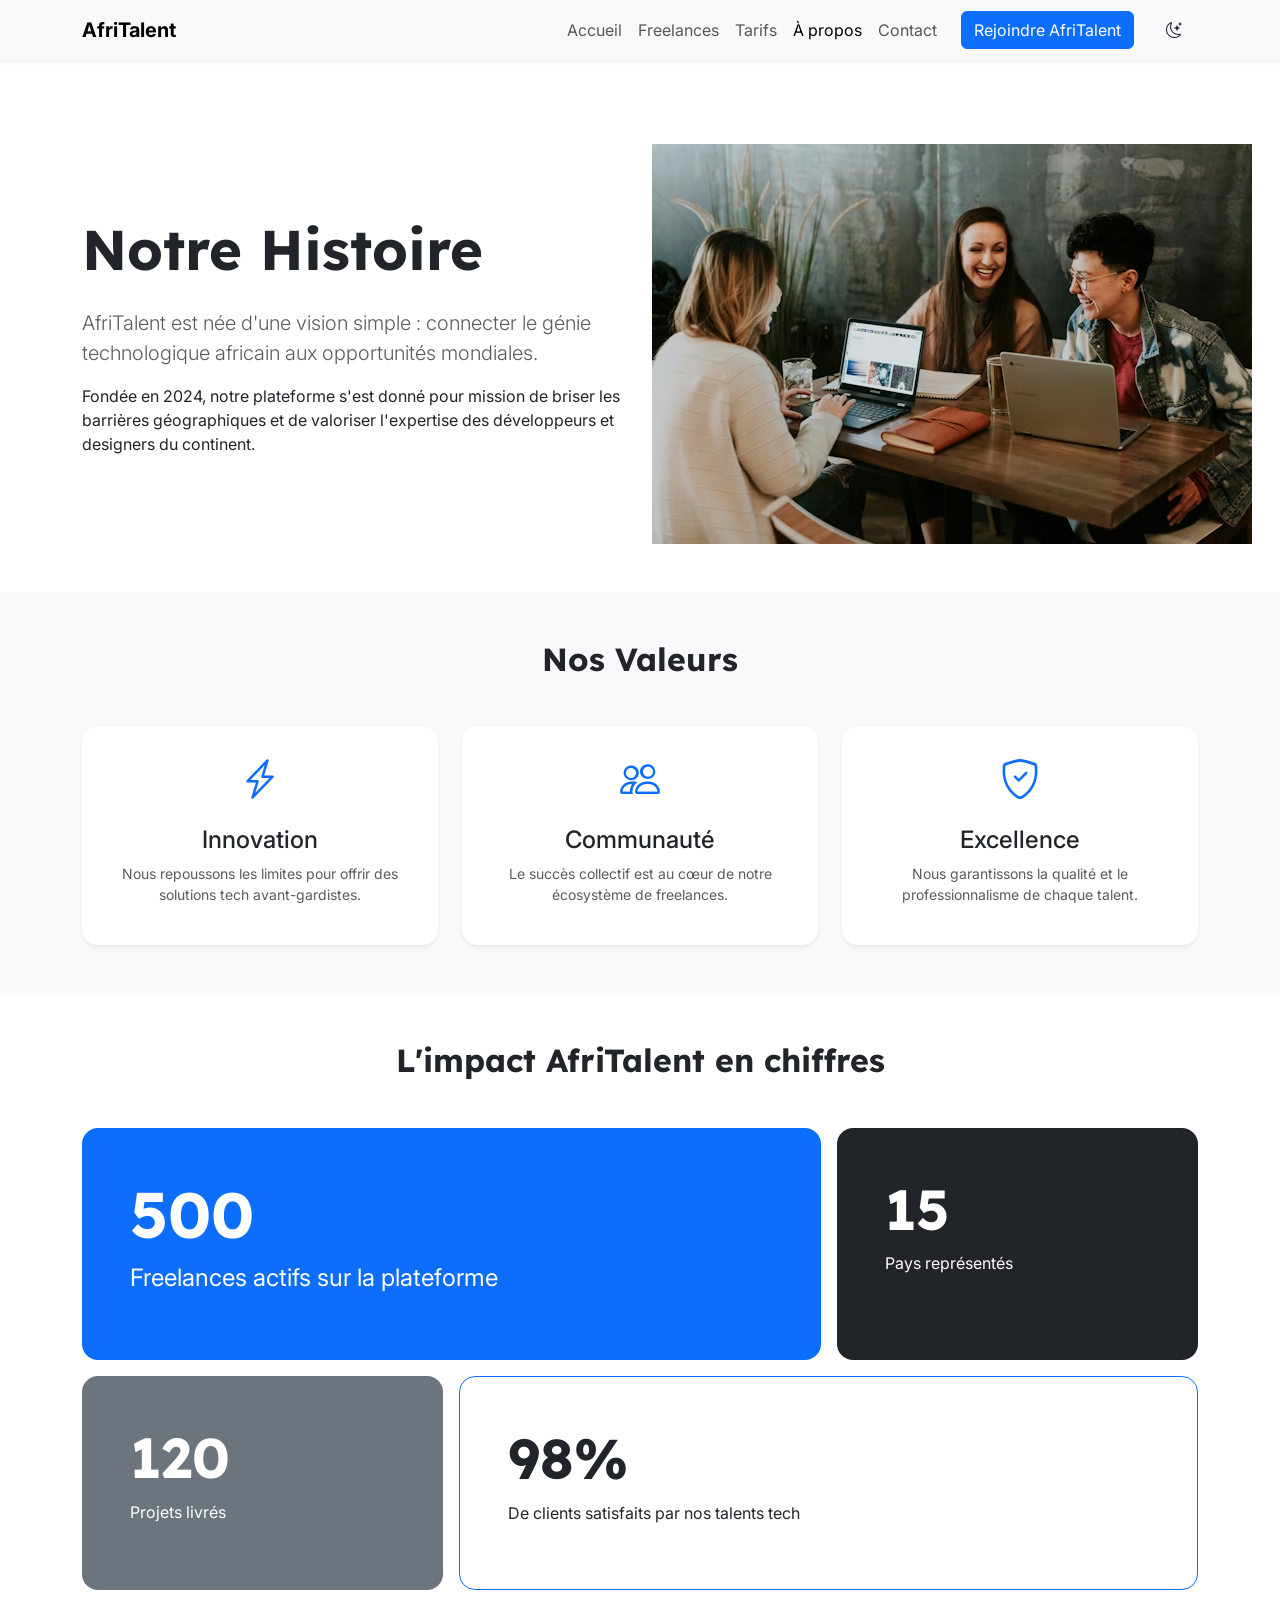
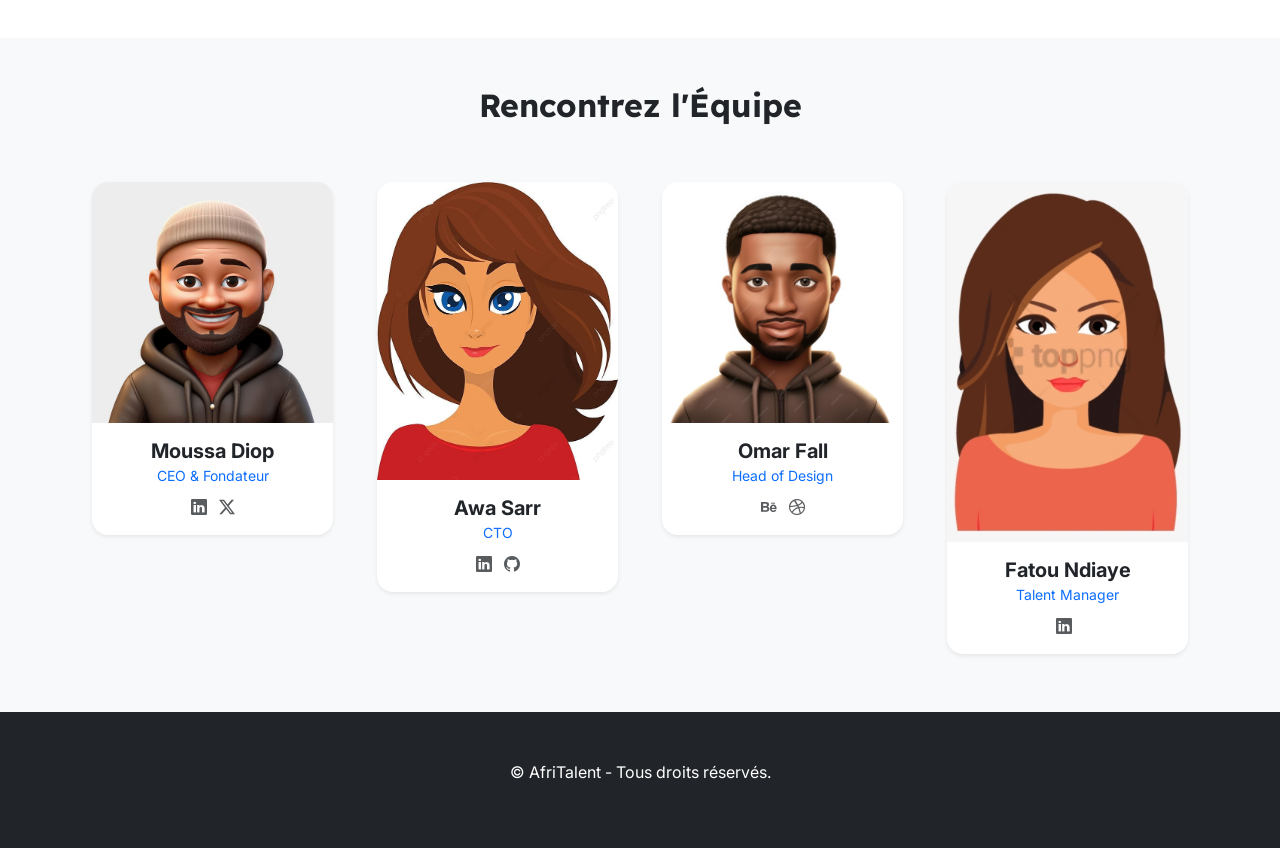
==== about.html @ 9cd7f033 "HTML : structure complète des 5 pages avec sections et contenu texte" ====
<!DOCTYPE html>
<html lang="fr">
<head>
    <meta charset="UTF-8">
    <meta name="viewport" content="width=device-width, initial-scale=1.0">
    <title>À Propos - AfriTalent</title>
    <link href="https://fonts.googleapis.com/css2?family=Inter:wght@400;500&family=Lexend:wght@600;700&display=swap" rel="stylesheet">
    <link href="https://cdn.jsdelivr.net/npm/bootstrap@5.3.0/dist/css/bootstrap.min.css" rel="stylesheet">
    <link rel="stylesheet" href="https://cdn.jsdelivr.net/npm/bootstrap-icons@1.11.0/font/bootstrap-icons.css">
    <link rel="stylesheet" href="css/style.css">
</head>
<body>

    <header>
        <nav class="navbar navbar-expand-lg navbar-light bg-light fixed-top shadow-sm">
            <div class="container">
                <a class="navbar-brand fw-bold" href="index.html">AfriTalent</a>
                <button class="navbar-toggler" type="button" data-bs-toggle="collapse" data-bs-target="#navAbout">
                    <span class="navbar-toggler-icon"></span>
                </button>
                <div class="collapse navbar-collapse" id="navAbout">
                    <ul class="navbar-nav ms-auto align-items-center">
                        <li class="nav-item"><a class="nav-link" href="index.html">Accueil</a></li>
                        <li class="nav-item"><a class="nav-link" href="freelances.html">Freelances</a></li>
                        <li class="nav-item"><a class="nav-link" href="tarifs.html">Tarifs</a></li>
                        <li class="nav-item"><a class="nav-link active" href="about.html">À propos</a></li>
                        <li class="nav-item"><a class="nav-link" href="contact.html">Contact</a></li>
                        <li><a class="btn btn-primary ms-3" href="contact.html">Rejoindre AfriTalent</a></li>
                        <li class="nav-item ms-lg-3">
                             <button id="theme-btn" class="btn border-0 m-1">
                                <i class="bi bi-moon-stars"></i>
                            </button>
                        </li>
                    </ul>
                </div>
            </div>
        </nav>
    </header>

    <main class="mt-5 pt-5">
        <section class="py-5">
            <div class="container">
                <div class="row align-items-center">
                    <div class="col-lg-6">
                        <h1 class="display-4 fw-bold mb-4">Notre Histoire</h1>
                        <p class="lead text-muted">AfriTalent est née d'une vision simple : connecter le génie technologique africain aux opportunités mondiales.</p>
                        <p>Fondée en 2024, notre plateforme s'est donné pour mission de briser les barrières géographiques et de valoriser l'expertise des développeurs et designers du continent.</p>
                    </div>
                    <div class="col-lg-6">
                        <img src="images/photo groupe.avif">
                    </div>
                </div>
            </div>
        </section>

        <section class="py-5 bg-light">
            <div class="container text-center">
                <h2 class="fw-bold mb-5">Nos Valeurs</h2>
                <div class="row g-4">
                    <div class="col-md-4">
                        <div class="p-4 bg-white rounded-4 shadow-sm h-100">
                            <i class="bi bi-lightning-charge fs-1 text-primary"></i>
                            <h4 class="mt-3">Innovation</h4>
                            <p class="small text-muted">Nous repoussons les limites pour offrir des solutions tech avant-gardistes.</p>
                        </div>
                    </div>
                    <div class="col-md-4">
                        <div class="p-4 bg-white rounded-4 shadow-sm h-100">
                            <i class="bi bi-people fs-1 text-primary"></i>
                            <h4 class="mt-3">Communauté</h4>
                            <p class="small text-muted">Le succès collectif est au cœur de notre écosystème de freelances.</p>
                        </div>
                    </div>
                    <div class="col-md-4">
                        <div class="p-4 bg-white rounded-4 shadow-sm h-100">
                            <i class="bi bi-shield-check fs-1 text-primary"></i>
                            <h4 class="mt-3">Excellence</h4>
                            <p class="small text-muted">Nous garantissons la qualité et le professionnalisme de chaque talent.</p>
                        </div>
                    </div>
                </div>
            </div>
        </section>

        <section class="py-5">
            <div class="container">
                <h2 class="text-center fw-bold mb-5">L'impact AfriTalent en chiffres</h2>
                <div class="row g-3">
                    <div class="col-md-8">
                        <div class="p-5 bg-primary text-white rounded-4 d-flex flex-column justify-content-center h-100">
                            <h3 class="display-3 fw-bold counter" data-target="500">0</h3>
                            <p class="fs-4">Freelances actifs sur la plateforme</p>
                        </div>
                    </div>
                    <div class="col-md-4">
                        <div class="p-5 bg-dark text-white rounded-4 h-100">
                            <h3 class="display-4 fw-bold counter" data-target="15">0</h3>
                            <p>Pays représentés</p>
                        </div>
                    </div>
                    <div class="col-md-4">
                        <div class="p-5 bg-secondary text-white rounded-4 h-100">
                            <h3 class="display-4 fw-bold counter" data-target="120">0</h3>
                            <p>Projets livrés</p>
                        </div>
                    </div>
                    <div class="col-md-8">
                        <div class="p-5 border border-primary rounded-4 h-100">
                            <h3 class="display-4 fw-bold">98%</h3>
                            <p>De clients satisfaits par nos talents tech</p>
                        </div>
                    </div>
                </div>
            </div>
        </section>

        <section class="py-5 bg-light">
            <div class="container text-center">
                <h2 class="fw-bold mb-5">Rencontrez l'Équipe</h2>
                <div class="row g-4">
                    <div class="col-md-3">
                        <div class="card border-0 shadow-sm rounded-4 overflow-hidden">
                            <img src="images/avatar4.avif" class="card-img-top" alt="Membre équipe">
                            <div class="card-body">
                                <h5 class="fw-bold mb-0">Moussa Diop</h5>
                                <small class="text-primary">CEO & Fondateur</small>
                                <div class="mt-2">
                                    <a href="#" class="text-muted me-2"><i class="bi bi-linkedin"></i></a>
                                    <a href="#" class="text-muted"><i class="bi bi-twitter-x"></i></a>
                                </div>
                            </div>
                        </div>
                    </div>
                    <div class="col-md-3">
                        <div class="card border-0 shadow-sm rounded-4 overflow-hidden">
                            <img src="images/avatar5.jpg" class="card-img-top" alt="Membre équipe">
                            <div class="card-body">
                                <h5 class="fw-bold mb-0">Awa Sarr</h5>
                                <small class="text-primary">CTO</small>
                                <div class="mt-2">
                                    <a href="#" class="text-muted me-2"><i class="bi bi-linkedin"></i></a>
                                    <a href="#" class="text-muted"><i class="bi bi-github"></i></a>
                                </div>
                            </div>
                        </div>
                    </div>
                    <div class="col-md-3">
                        <div class="card border-0 shadow-sm rounded-4 overflow-hidden">
                            <img src="images/avatar7.avif" class="card-img-top" alt="Membre équipe">
                            <div class="card-body">
                                <h5 class="fw-bold mb-0">Omar Fall</h5>
                                <small class="text-primary">Head of Design</small>
                                <div class="mt-2">
                                    <a href="#" class="text-muted me-2"><i class="bi bi-behance"></i></a>
                                    <a href="#" class="text-muted"><i class="bi bi-dribbble"></i></a>
                                </div>
                            </div>
                        </div>
                    </div>
                    <div class="col-md-3">
                        <div class="card border-0 shadow-sm rounded-4 overflow-hidden">
                            <img src="images/avatar6.png" class="card-img-top" alt="Membre équipe">
                            <div class="card-body">
                                <h5 class="fw-bold mb-0">Fatou Ndiaye</h5>
                                <small class="text-primary">Talent Manager</small>
                                <div class="mt-2">
                                    <a href="#" class="text-muted me-2"><i class="bi bi-linkedin"></i></a>
                                </div>
                            </div>
                        </div>
                    </div>
                </div>
            </div>
        </section>
    </main>

    <footer class="bg-dark text-white py-5">
        <div class="container text-center">
            <p>&copy; <span id="currentYear"></span> AfriTalent - Tous droits réservés.</p>
        </div>
    </footer>

    <script src="https://cdn.jsdelivr.net/npm/bootstrap@5.3.0/dist/js/bootstrap.bundle.min.js"></script>
    <script src="js/main.js"></script>
</body>
</html>
---- css/style.css ----
:root {
    --primary-color: #0d6efd;
    --secondary-color: #6f42c1;
    --dark-color: #000000;
    --light-color: #ffffff;
    --bg-light: #ffffff;
    --title-font: 'Lexend', sans-serif;
    --body-font: 'Inter', sans-serif;
    --transition-speed: 0.3s;
}

/* 3. STYLES DE BASE & RESET [cite: 166] */
body {
    font-family: var(--body-font);
    background-color: var(--light-color);
    margin: 0;
    transition: var(--transition-speed);
}

h1, h2, h3 {
    font-family: var(--title-font);
}

/* 4. TES STYLES ADAPTÉS AVEC LES VARIABLES */
.dark {
    background-color: var(--dark-color);
    color: var(--light-color);
}

.card {
    margin: 10px;
    transition: var(--transition-speed);
}

.card:hover {
    transform: scale(1.05); /* Effet hover demandé [cite: 173] */
}

.hero {
    background: linear-gradient(135deg, var(--primary-color), var(--secondary-color));
    color: var(--light-color);
    padding: 100px 20px;
    text-align: center;
}

.hero h1 {
    font-size: 3rem;
    font-weight: bold;
}
/* Style pour la section Bento Grid */
.bento-grid {
    display: grid;
    grid-template-columns: repeat(3, 1fr);
    grid-auto-rows: 200px;
    gap: 20px;
}

.bento-item {
    background: var(--light-color);
    border-radius: 15px;
    padding: 20px;
    box-shadow: 0 4px 15px rgba(0,0,0,0.05);
}

/* On fait en sorte qu'un élément soit plus grand que les autres */
.bento-item-large {
    grid-column: span 2;
    grid-row: span 2;
}
/* Carte Freelance (Effet Hover Commit 4) */
.carte-freelance .card {
    border: none !important;
    border-radius: var(--radius) !important;
    box-shadow: var(--shadow);
    transition: var(--transition);
    overflow: hidden;
}

.carte-freelance .card:hover {
    transform: translateY(-10px);
    box-shadow: 0 15px 35px rgba(0, 0, 0, 0.1);
}

.carte-freelance img {
    border: 3px solid var(--primary);
    padding: 3px;
    transition: var(--transition);
}

.carte-freelance:hover img {
    transform: rotate(5deg) scale(1.05);
}
/* =========================================
   10. RESPONSIVE DESIGN (COMMIT 5)
   ========================================= */

@media (max-width: 992px) {
    .bento-grid {
        grid-template-columns: repeat(2, 1fr); /* 2 colonnes sur tablette */
        grid-auto-rows: auto;
    }
    
    .hero h1 {
        font-size: 2.5rem;
    }
}

@media (max-width: 768px) {
    .bento-grid {
        grid-template-columns: 1fr; /* 1 seule colonne sur mobile */
        grid-auto-rows: auto;
    }

    .bento-large, .bento-tall, .bento-wide {
        grid-column: span 1;
        grid-row: span 1;
    }

    .hero {
        padding: 100px 0 60px;
        text-align: center;
    }

    .pricing-card.popular {
        transform: scale(1); /* On enlève le zoom sur mobile pour éviter les bugs */
        margin: 20px 0;
    }
}
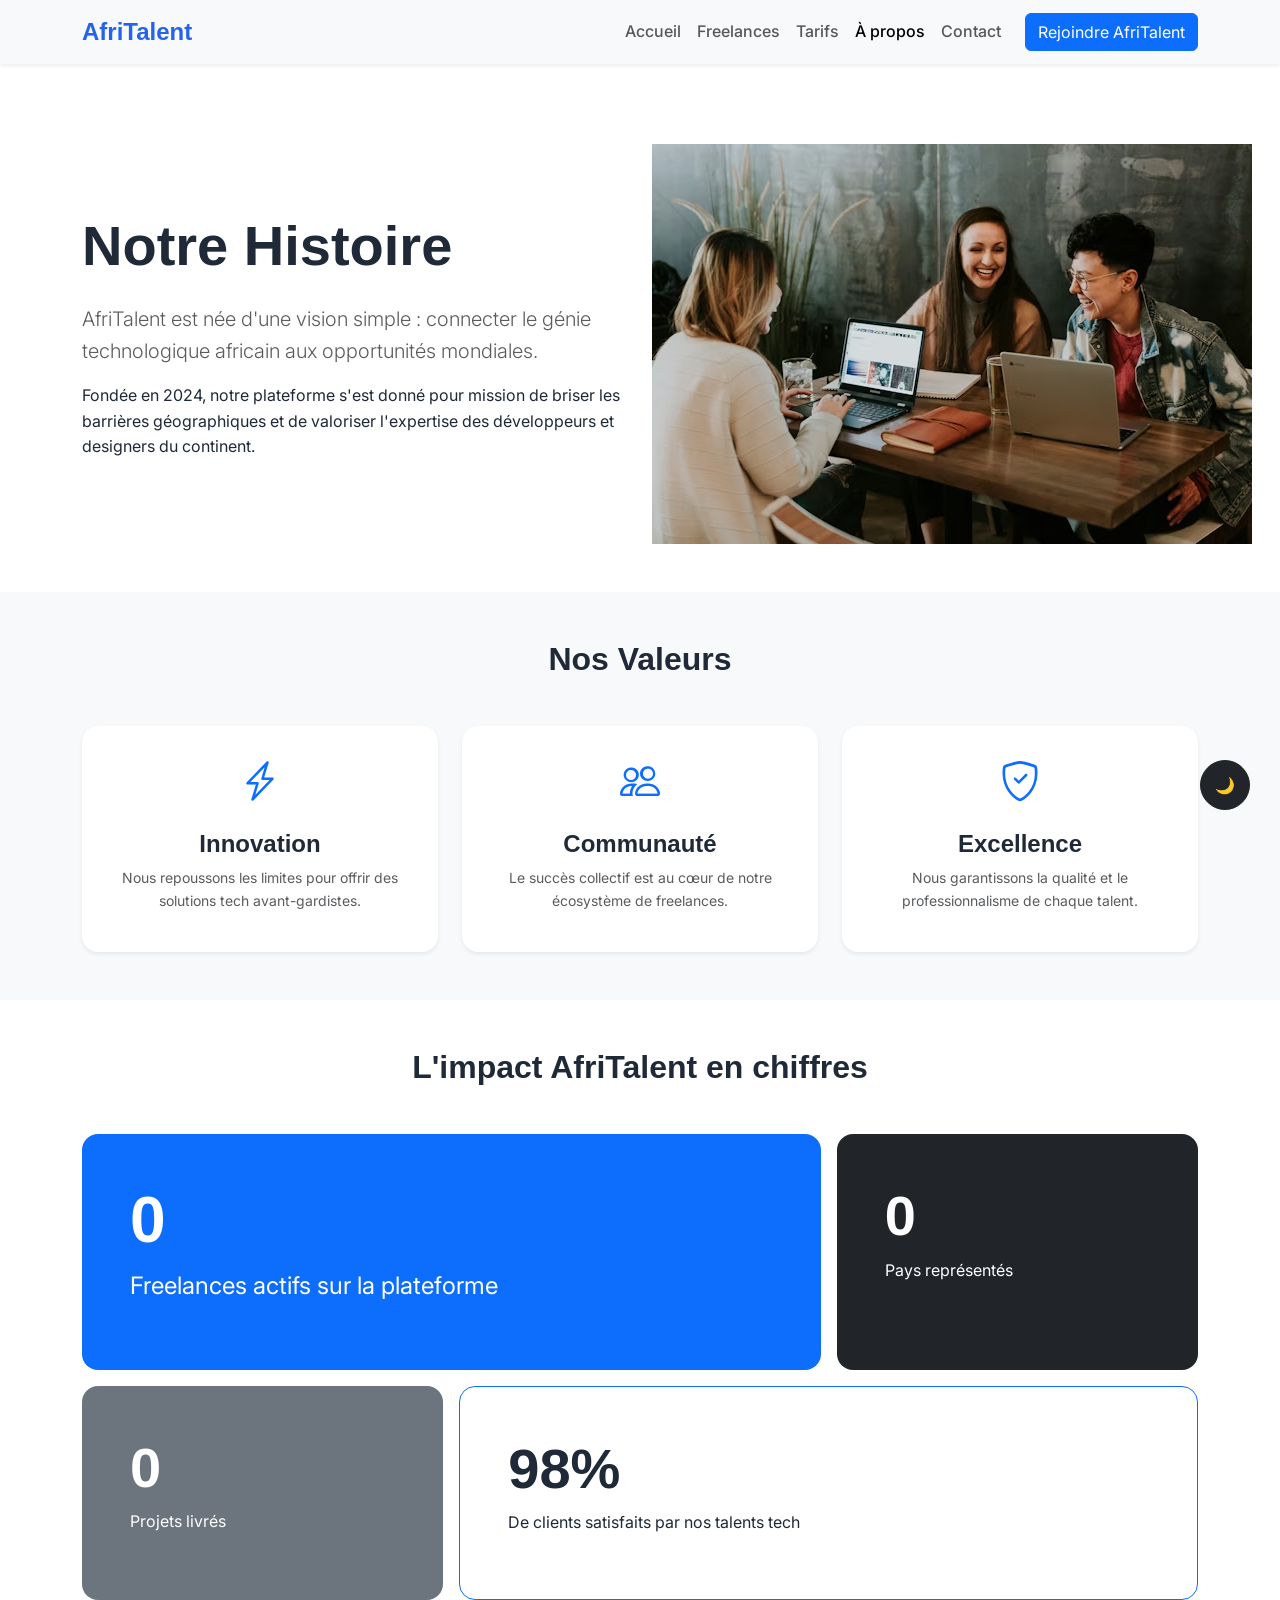
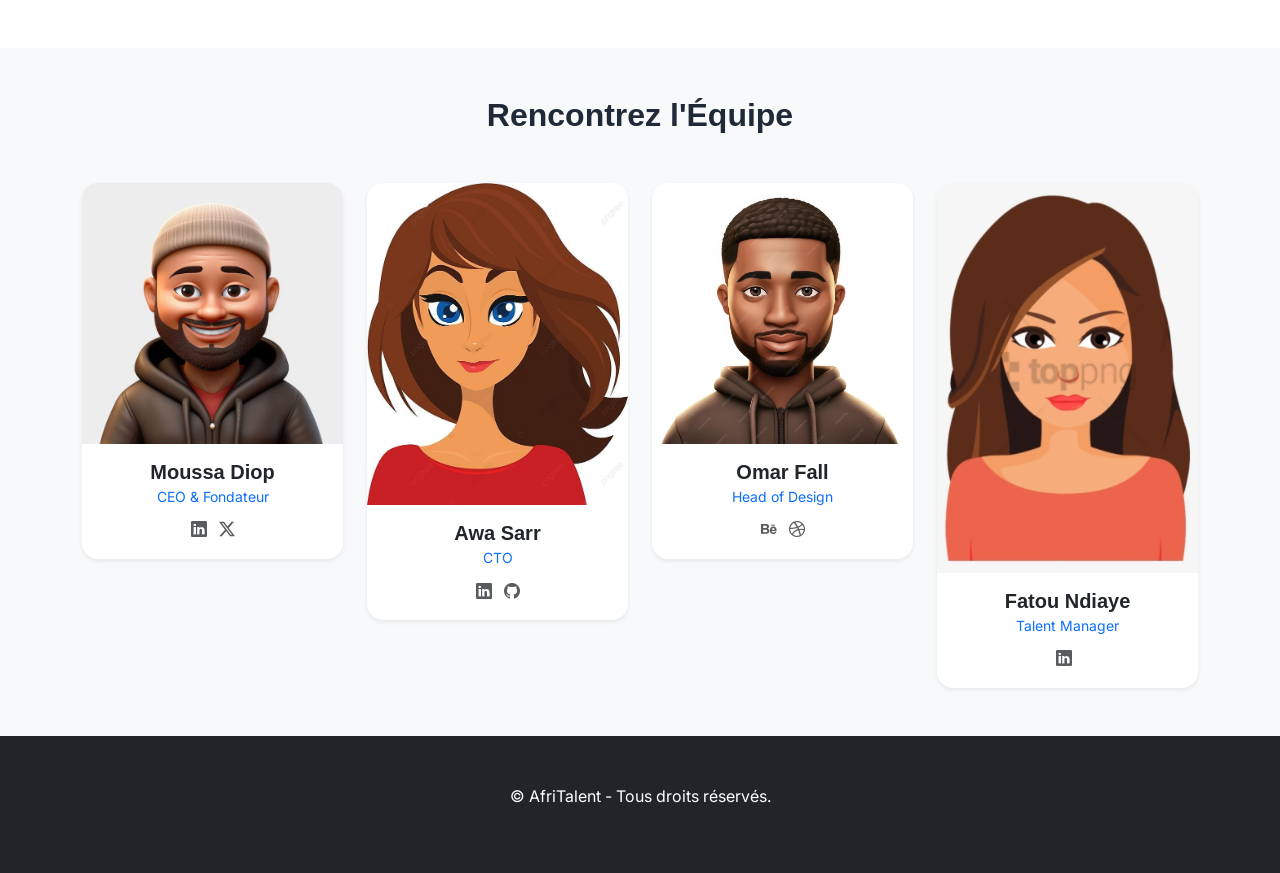
==== commit 5d4d2030: "JS : dark mode avec localStorage, navbar dynamique au scroll" ====
--- a/about.html
+++ b/about.html
@@ -26,11 +26,6 @@
                         <li class="nav-item"><a class="nav-link active" href="about.html">À propos</a></li>
                         <li class="nav-item"><a class="nav-link" href="contact.html">Contact</a></li>
                         <li><a class="btn btn-primary ms-3" href="contact.html">Rejoindre AfriTalent</a></li>
-                        <li class="nav-item ms-lg-3">
-                             <button id="theme-btn" class="btn border-0 m-1">
-                                <i class="bi bi-moon-stars"></i>
-                            </button>
-                        </li>
                     </ul>
                 </div>
             </div>
@@ -182,5 +177,15 @@
 
     <script src="https://cdn.jsdelivr.net/npm/bootstrap@5.3.0/dist/js/bootstrap.bundle.min.js"></script>
     <script src="js/main.js"></script>
+    <!-- BOUTON DARK MODE -->
+<button id="btn-dark" class="btn btn-dark" 
+    style="position:fixed; bottom:90px; right:30px; z-index:999; border-radius:50%; width:50px; height:50px;">
+    🌙
+</button>
+
+<!-- BOUTON RETOUR EN HAUT -->
+<button id="btn-top" class="btn btn-primary">
+    ↑
+</button>
 </body>
 </html>
--- a/css/style.css
+++ b/css/style.css
@@ -1,128 +1,293 @@
+/* ===== VARIABLES CSS ===== */
 :root {
-    --primary-color: #0d6efd;
-    --secondary-color: #6f42c1;
-    --dark-color: #000000;
-    --light-color: #ffffff;
-    --bg-light: #ffffff;
-    --title-font: 'Lexend', sans-serif;
-    --body-font: 'Inter', sans-serif;
-    --transition-speed: 0.3s;
-}
-
-/* 3. STYLES DE BASE & RESET [cite: 166] */
+    --couleur-primaire: #2563eb;
+    --couleur-secondaire: #1e40af;
+    --couleur-accent: #f59e0b;
+    --couleur-texte: #1f2937;
+    --couleur-fond: #ffffff;
+    --couleur-fond-sombre: #111827;
+    --couleur-gris: #f3f4f6;
+    --police-titre: 'Poppins', sans-serif;
+    --police-corps: 'Inter', sans-serif;
+    --ombre: 0 4px 6px rgba(0, 0, 0, 0.1);
+    --rayon: 12px;
+    --transition: all 0.3s ease;
+}
+
+/* ===== RESET & BASE ===== */
+* {
+    margin: 0;
+    padding: 0;
+    box-sizing: border-box;
+}
+
 body {
-    font-family: var(--body-font);
-    background-color: var(--light-color);
-    margin: 0;
-    transition: var(--transition-speed);
-}
-
-h1, h2, h3 {
-    font-family: var(--title-font);
-}
-
-/* 4. TES STYLES ADAPTÉS AVEC LES VARIABLES */
-.dark {
-    background-color: var(--dark-color);
-    color: var(--light-color);
-}
-
-.card {
-    margin: 10px;
-    transition: var(--transition-speed);
-}
-
-.card:hover {
-    transform: scale(1.05); /* Effet hover demandé [cite: 173] */
-}
-
+    font-family: var(--police-corps);
+    color: var(--couleur-texte);
+    background-color: var(--couleur-fond);
+    line-height: 1.6;
+}
+
+h1, h2, h3, h4, h5 {
+    font-family: var(--police-titre);
+    font-weight: 700;
+}
+
+a {
+    text-decoration: none;
+    color: inherit;
+}
+
+/* ===== NAVBAR ===== */
+.navbar {
+    box-shadow: var(--ombre);
+    transition: var(--transition);
+}
+
+.navbar-brand {
+    font-family: var(--police-titre);
+    font-size: 1.5rem;
+    font-weight: 800;
+    color: var(--couleur-primaire) !important;
+}
+
+.nav-link {
+    font-weight: 500;
+    transition: var(--transition);
+}
+
+.nav-link:hover {
+    color: var(--couleur-primaire) !important;
+}
+
+/* ===== HERO ===== */
 .hero {
-    background: linear-gradient(135deg, var(--primary-color), var(--secondary-color));
-    color: var(--light-color);
+    background: linear-gradient(135deg, var(--couleur-primaire), var(--couleur-secondaire));
+    color: white;
     padding: 100px 20px;
     text-align: center;
 }
 
 .hero h1 {
     font-size: 3rem;
-    font-weight: bold;
-}
-/* Style pour la section Bento Grid */
-.bento-grid {
+    font-weight: 800;
+    margin-bottom: 20px;
+}
+
+.hero p {
+    font-size: 1.2rem;
+    margin-bottom: 30px;
+    opacity: 0.9;
+}
+
+/* ===== BENTO GRID ===== */
+.bento {
     display: grid;
     grid-template-columns: repeat(3, 1fr);
-    grid-auto-rows: 200px;
+    grid-template-rows: auto auto;
     gap: 20px;
 }
 
 .bento-item {
-    background: var(--light-color);
-    border-radius: 15px;
+    background: var(--couleur-gris);
+    border-radius: var(--rayon);
+    padding: 30px;
+    transition: var(--transition);
+}
+
+.bento-item:first-child {
+    grid-column: span 2;
+}
+
+.bento-item:hover {
+    transform: translateY(-5px);
+    box-shadow: var(--ombre);
+}
+
+.etape {
+    font-size: 2rem;
+    font-weight: 800;
+    color: var(--couleur-primaire);
+}
+
+/* ===== CATEGORIES ===== */
+.categorie {
+    border-radius: var(--rayon);
+    transition: var(--transition);
+    cursor: pointer;
+    border: 2px solid transparent;
+}
+
+.categorie:hover {
+    transform: translateY(-8px);
+    box-shadow: 0 10px 25px rgba(37, 99, 235, 0.2);
+    border-color: var(--couleur-primaire);
+    color: var(--couleur-primaire);
+}
+
+/* ===== CTA ===== */
+.cta {
+    background: linear-gradient(135deg, var(--couleur-accent), #d97706);
+    color: white;
+}
+
+.cta h2 {
+    font-size: 2rem;
+}
+
+/* ===== FOOTER ===== */
+footer {
+    background-color: var(--couleur-fond-sombre);
+    color: #d1d5db;
+}
+
+footer h5 {
+    color: white;
+    margin-bottom: 15px;
+}
+
+footer a {
+    color: #9ca3af;
+    transition: var(--transition);
+}
+
+footer a:hover {
+    color: white;
+}
+
+footer hr {
+    border-color: #374151;
+}
+
+/* ===== DARK MODE ===== */
+body.dark {
+    background-color: var(--couleur-fond-sombre);
+    color: #f9fafb;
+}
+
+body.dark .navbar {
+    background-color: #1f2937 !important;
+}
+
+body.dark .card {
+    background-color: #1f2937;
+    color: #f9fafb;
+}
+
+body.dark .bento-item {
+    background-color: #1f2937;
+    color: #f9fafb;
+}
+/* ===== CARDS FREELANCES ===== */
+.carte-freelance .card {
+    border-radius: var(--rayon);
+    transition: var(--transition);
+    border: 2px solid transparent;
+}
+
+.carte-freelance .card:hover {
+    transform: translateY(-8px);
+    box-shadow: 0 10px 25px rgba(37, 99, 235, 0.2);
+    border-color: var(--couleur-primaire);
+}
+
+/* ===== CAROUSEL TEMOIGNAGES ===== */
+.carousel {
+    background: var(--couleur-gris);
+    border-radius: var(--rayon);
     padding: 20px;
-    box-shadow: 0 4px 15px rgba(0,0,0,0.05);
-}
-
-/* On fait en sorte qu'un élément soit plus grand que les autres */
-.bento-item-large {
-    grid-column: span 2;
-    grid-row: span 2;
-}
-/* Carte Freelance (Effet Hover Commit 4) */
-.carte-freelance .card {
-    border: none !important;
-    border-radius: var(--radius) !important;
-    box-shadow: var(--shadow);
-    transition: var(--transition);
-    overflow: hidden;
-}
-
-.carte-freelance .card:hover {
-    transform: translateY(-10px);
-    box-shadow: 0 15px 35px rgba(0, 0, 0, 0.1);
-}
-
-.carte-freelance img {
-    border: 3px solid var(--primary);
-    padding: 3px;
-    transition: var(--transition);
-}
-
-.carte-freelance:hover img {
-    transform: rotate(5deg) scale(1.05);
-}
-/* =========================================
-   10. RESPONSIVE DESIGN (COMMIT 5)
-   ========================================= */
-
-@media (max-width: 992px) {
-    .bento-grid {
-        grid-template-columns: repeat(2, 1fr); /* 2 colonnes sur tablette */
-        grid-auto-rows: auto;
-    }
-    
+}
+
+.carousel-control-prev-icon,
+.carousel-control-next-icon {
+    filter: invert(1);
+}
+
+/* ===== TARIFS ===== */
+.plan-populaire {
+    border: 3px solid var(--couleur-primaire) !important;
+    transform: scale(1.05);
+}
+
+/* ===== BOUTON RETOUR EN HAUT ===== */
+#btn-top {
+    position: fixed;
+    bottom: 30px;
+    right: 30px;
+    display: none;
+    z-index: 999;
+    border-radius: 50%;
+    width: 50px;
+    height: 50px;
+    font-size: 1.2rem;
+}
+
+/* ===== ANIMATIONS FADE-IN ===== */
+.fade-in {
+    opacity: 0;
+    transform: translateY(30px);
+    transition: opacity 0.6s ease, transform 0.6s ease;
+}
+
+.fade-in.visible {
+    opacity: 1;
+    transform: translateY(0);
+}
+/* ===== RESPONSIVE — TABLETTE (768px) ===== */
+@media (max-width: 768px) {
+
     .hero h1 {
-        font-size: 2.5rem;
-    }
-}
-
-@media (max-width: 768px) {
-    .bento-grid {
-        grid-template-columns: 1fr; /* 1 seule colonne sur mobile */
-        grid-auto-rows: auto;
-    }
-
-    .bento-large, .bento-tall, .bento-wide {
+        font-size: 2rem;
+    }
+
+    .hero p {
+        font-size: 1rem;
+    }
+
+    .hero {
+        padding: 60px 15px;
+    }
+
+    .bento {
+        grid-template-columns: repeat(2, 1fr);
+    }
+
+    .bento-item:first-child {
+        grid-column: span 2;
+    }
+
+    .cta h2 {
+        font-size: 1.5rem;
+    }
+}
+
+/* ===== RESPONSIVE — MOBILE (375px) ===== */
+@media (max-width: 375px) {
+
+    .hero h1 {
+        font-size: 1.5rem;
+    }
+
+    .hero {
+        padding: 40px 10px;
+    }
+
+    .bento {
+        grid-template-columns: 1fr;
+    }
+
+    .bento-item:first-child {
         grid-column: span 1;
-        grid-row: span 1;
-    }
-
-    .hero {
-        padding: 100px 0 60px;
-        text-align: center;
-    }
-
-    .pricing-card.popular {
-        transform: scale(1); /* On enlève le zoom sur mobile pour éviter les bugs */
-        margin: 20px 0;
+    }
+
+    .navbar-brand {
+        font-size: 1.2rem;
+    }
+
+    #btn-top {
+        bottom: 15px;
+        right: 15px;
+        width: 40px;
+        height: 40px;
     }
 }
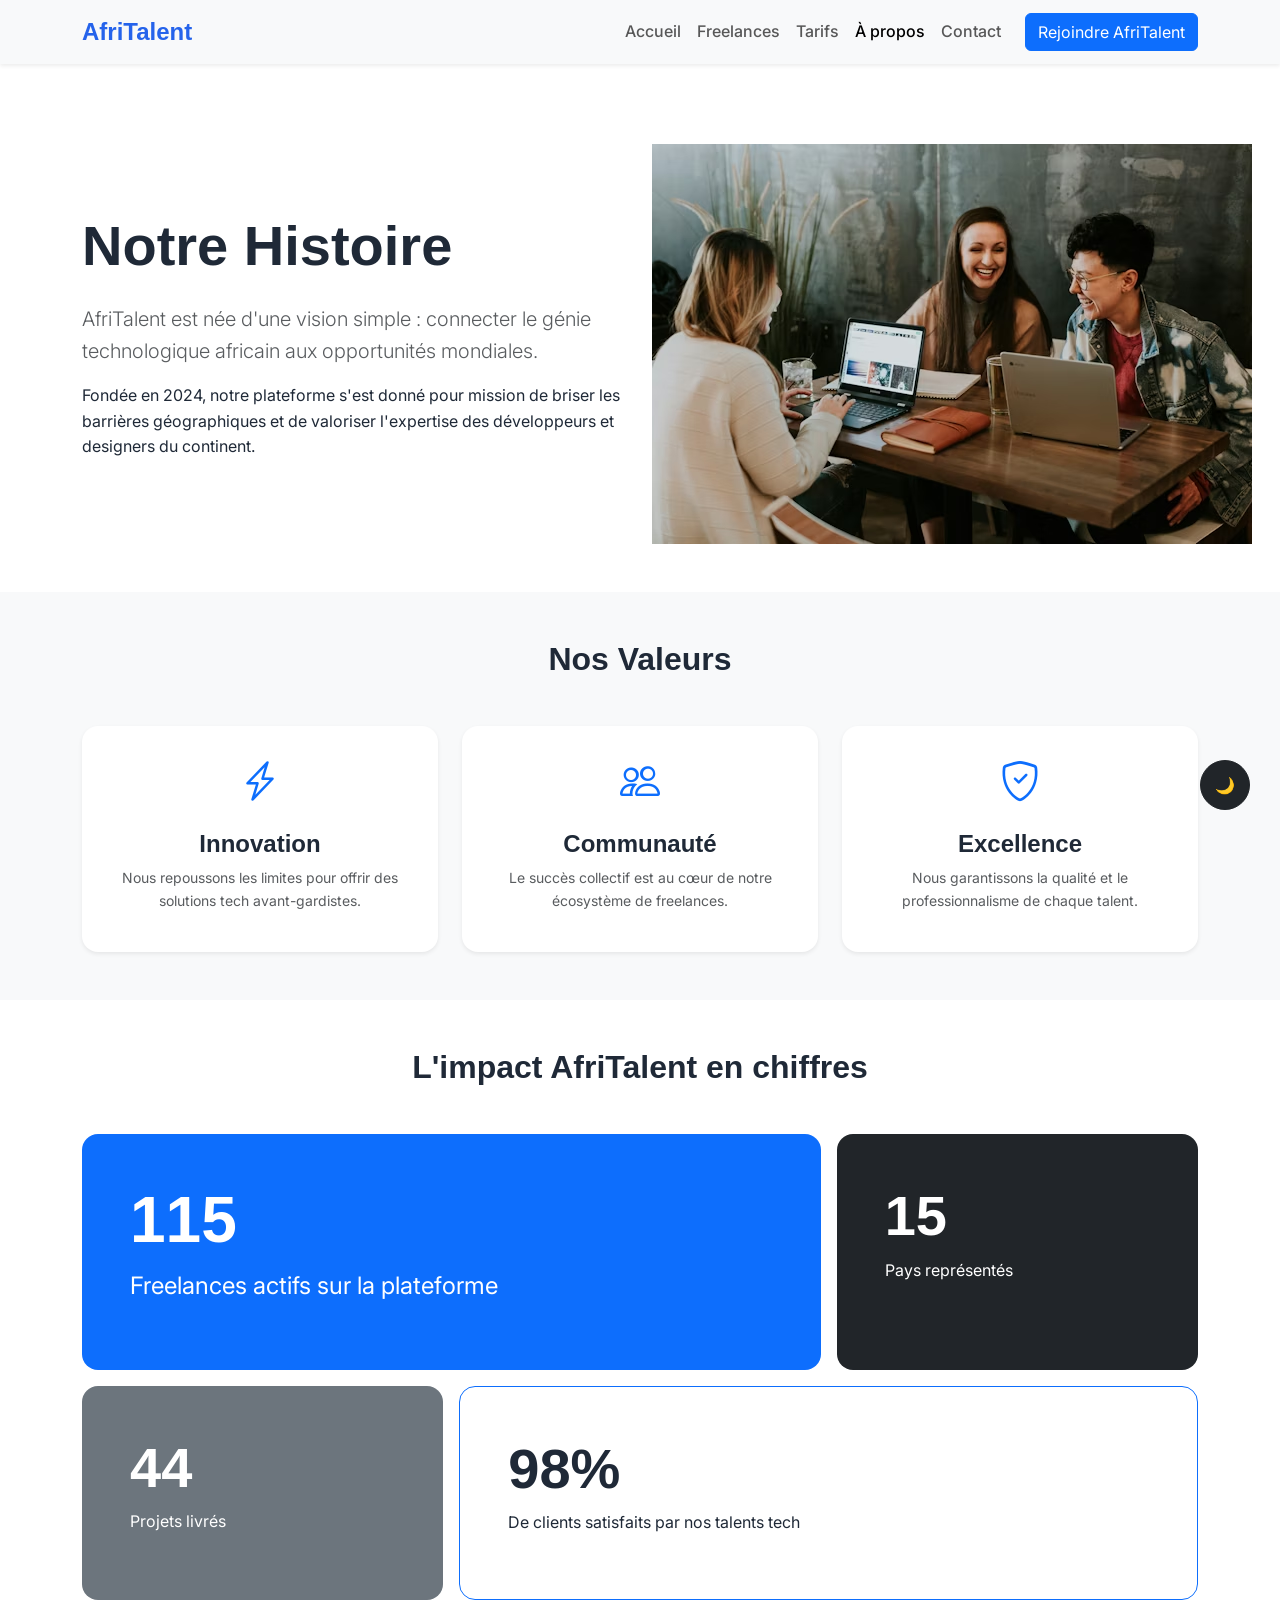
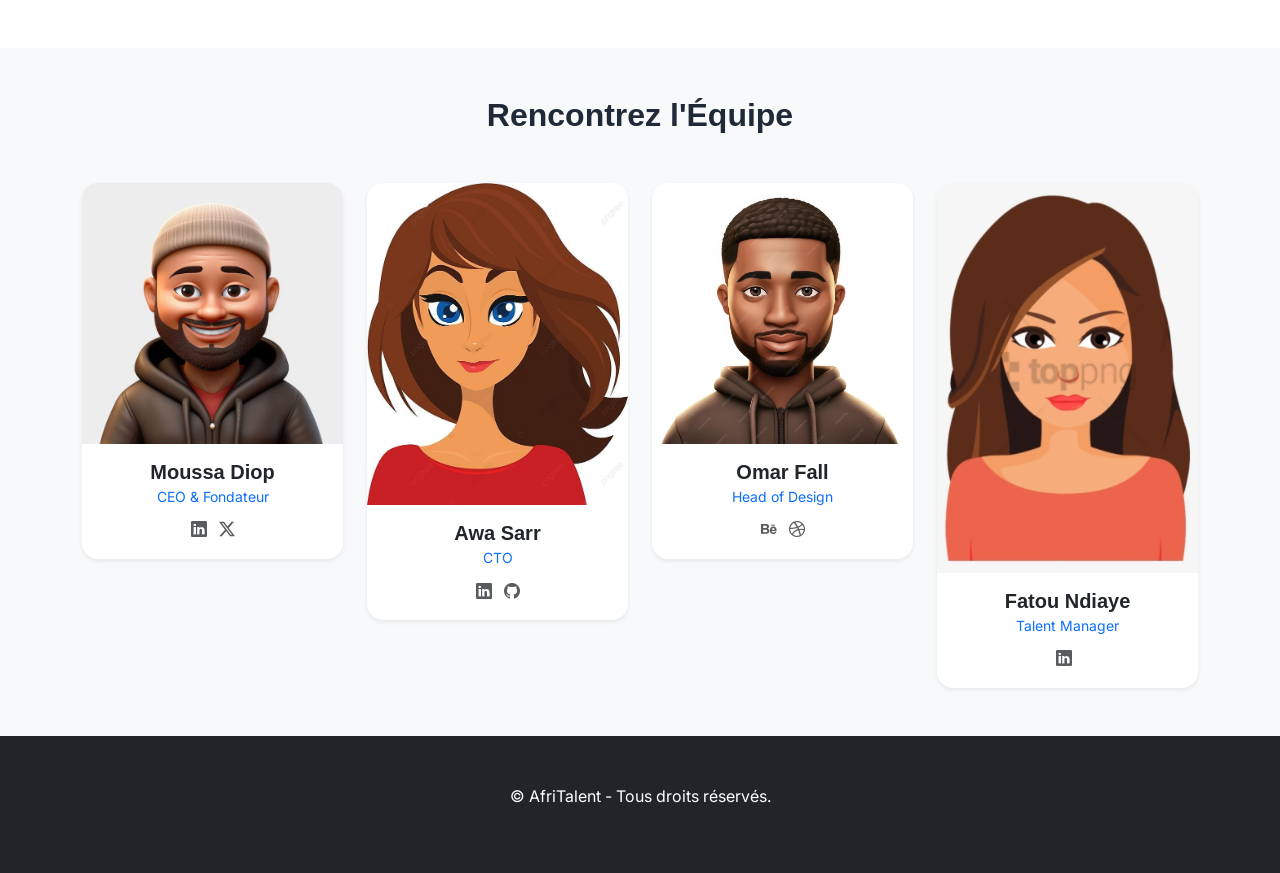
==== commit d08516c7: "JS : dark mode avec localStorage, navbar dynamique au scroll" ====
--- a/about.html
+++ b/about.html
@@ -175,8 +175,8 @@
         </div>
     </footer>
 
+    <script src="js/main.js"></script>
     <script src="https://cdn.jsdelivr.net/npm/bootstrap@5.3.0/dist/js/bootstrap.bundle.min.js"></script>
-    <script src="js/main.js"></script>
     <!-- BOUTON DARK MODE -->
 <button id="btn-dark" class="btn btn-dark" 
     style="position:fixed; bottom:90px; right:30px; z-index:999; border-radius:50%; width:50px; height:50px;">
